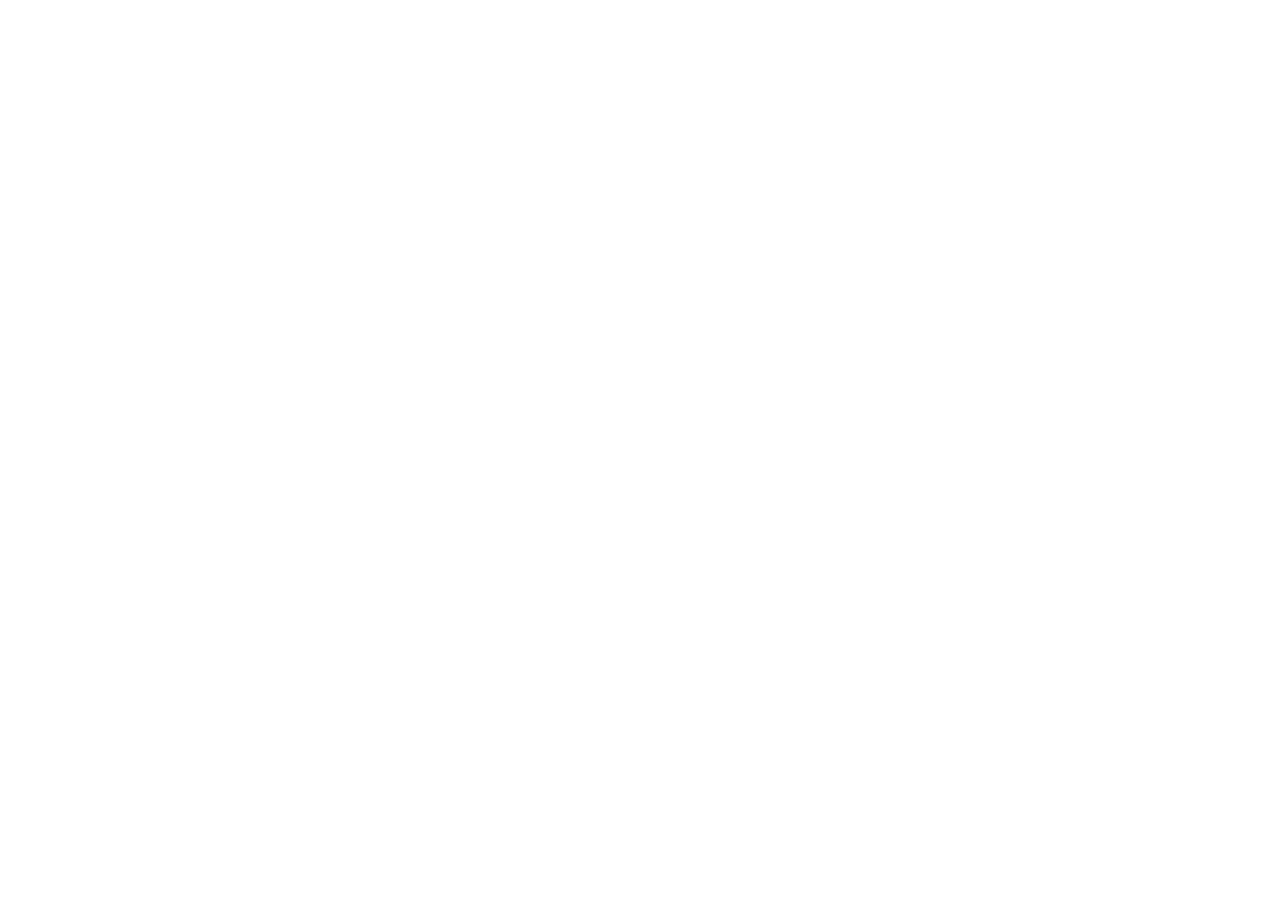
==== index.html @ d1a8009e "رفع 5 ملفات" ====
<!doctype html>
<html lang="ar" dir="rtl" data-theme="light">
<head>
<meta charset="utf-8">
<meta name="viewport" content="width=device-width,initial-scale=1,viewport-fit=cover">
<meta name="theme-color" content="#ffffff">
<script>try{document.documentElement.setAttribute("data-theme",localStorage.getItem("onyxa_theme")==="dark"?"dark":"light")}catch(e){}</script>
<title>Onyxa</title>
<link rel="icon" href="assets/logo.png">
<link rel="preconnect" href="https://fonts.googleapis.com">
<link rel="preconnect" href="https://fonts.gstatic.com" crossorigin>
<link href="https://fonts.googleapis.com/css2?family=Tajawal:wght@400;500;700;800&display=swap" rel="stylesheet">
<link rel="stylesheet" href="css/style.css">
</head>
<body>
<div id="app"></div>
<div id="modal"></div>
<div id="pv"></div>
<div id="toast"></div>
<input type="file" id="fi" multiple hidden>
<input type="file" id="fo" webkitdirectory hidden>
<input type="file" id="fz" accept=".zip,application/zip,application/x-zip-compressed" hidden>
<script src="js/app.js"></script>
</body>
</html>
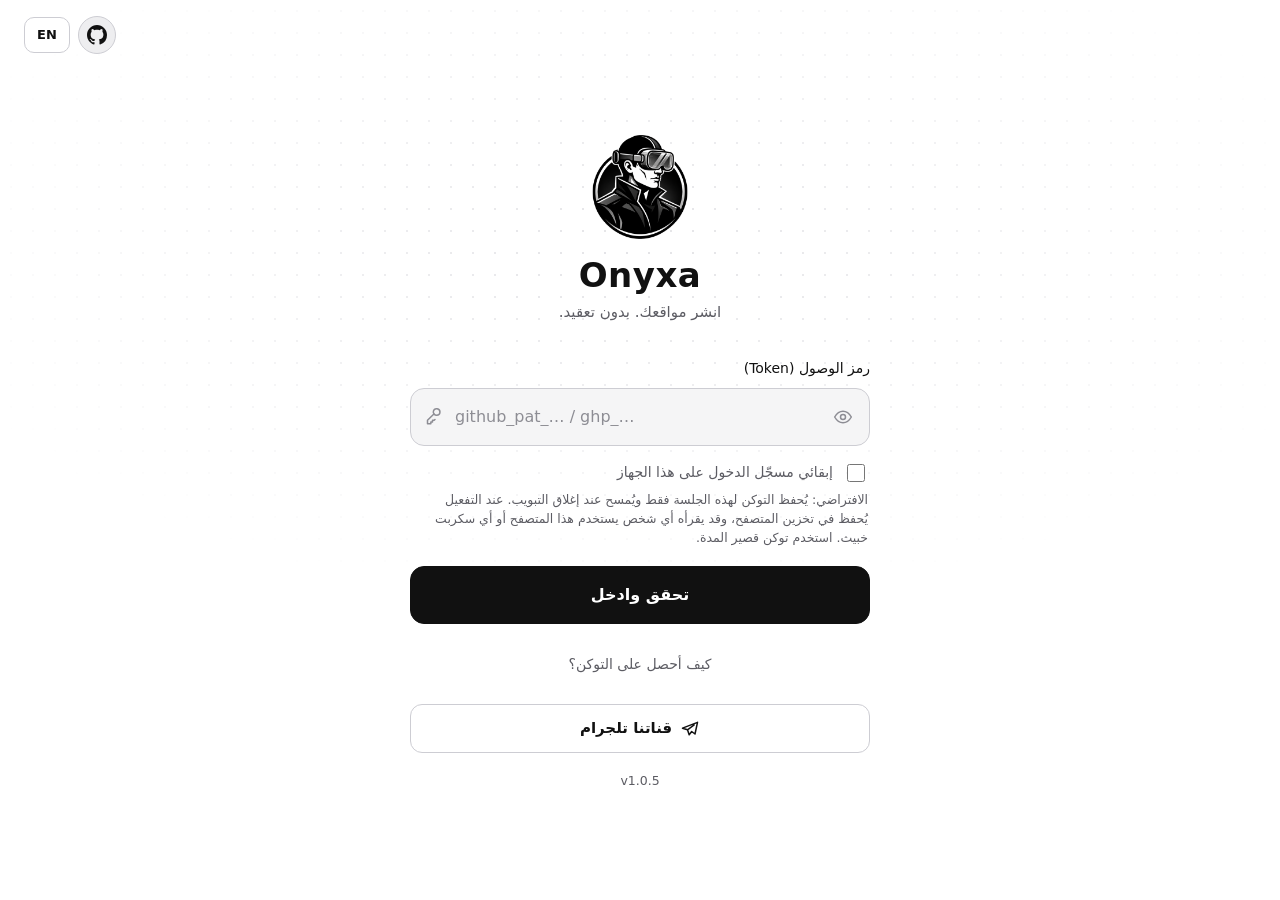
==== commit 50499c2f: "رفع 3 ملفات" ====
--- a/index.html
+++ b/index.html
@@ -4,13 +4,11 @@
 <meta charset="utf-8">
 <meta name="viewport" content="width=device-width,initial-scale=1,viewport-fit=cover">
 <meta name="theme-color" content="#ffffff">
-<script>try{document.documentElement.setAttribute("data-theme",localStorage.getItem("onyxa_theme")==="dark"?"dark":"light")}catch(e){}</script>
 <title>Onyxa</title>
-<link rel="icon" href="assets/logo.png">
 <link rel="preconnect" href="https://fonts.googleapis.com">
 <link rel="preconnect" href="https://fonts.gstatic.com" crossorigin>
 <link href="https://fonts.googleapis.com/css2?family=Tajawal:wght@400;500;700;800&display=swap" rel="stylesheet">
-<link rel="stylesheet" href="css/style.css">
+<link rel="stylesheet" href="style.css">
 </head>
 <body>
 <div id="app"></div>
@@ -20,6 +18,6 @@
 <input type="file" id="fi" multiple hidden>
 <input type="file" id="fo" webkitdirectory hidden>
 <input type="file" id="fz" accept=".zip,application/zip,application/x-zip-compressed" hidden>
-<script src="js/app.js"></script>
+<script src="app.js"></script>
 </body>
 </html>
--- a/style.css
+++ b/style.css
@@ -0,0 +1,275 @@
+:root{--bg:#fff;--s1:#f5f5f6;--card:#fff;--s3:#eeeef0;--line:#e4e4e7;--line2:#cdcdd3;--tx:#111;--mut:#5c5c63;--dim:#8d8d94;--red:#d1242f;--green:#1a7f37;--amber:#9a6700;--blue:#0969da;--r:14px;--inv-bg:#111;--inv-tx:#fff;--glass:rgba(255,255,255,.92);--spin-dk:#777;--code:#f5f5f6;
+--e-err:#82071e;--e-warn:#6b4900;--e-ok:#0f5323;--e-info:#0a3069;color-scheme:light}
+:root[data-theme="dark"]{--bg:#000;--s1:#111;--card:#181818;--s3:#202020;--line:#303030;--line2:#444;--tx:#fff;--mut:#a0a0a0;--dim:#6b6b6b;--red:#f85149;--green:#3fb950;--amber:#d29922;--blue:#58a6ff;--inv-bg:#fff;--inv-tx:#000;--glass:rgba(0,0,0,.92);--spin-dk:#bbb;--code:#000;
+--e-err:#ffb1ac;--e-warn:#ecc880;--e-ok:#9fe0aa;--e-info:#b6d6ff;color-scheme:dark}
+*{box-sizing:border-box;-webkit-tap-highlight-color:transparent}
+html{background:var(--bg)}
+body{margin:0;background:var(--bg);color:var(--tx);font-family:'Tajawal',system-ui,-apple-system,'Segoe UI',Roboto,Arial,sans-serif;font-size:15px;line-height:1.55;display:flex;justify-content:center;min-height:100vh;overflow-x:hidden}
+button,input,textarea,select{font:inherit;color:inherit}
+a{color:inherit}
+#app{width:100%;max-width:760px;min-height:100vh;display:flex;flex-direction:column;border-inline:1px solid var(--line);min-width:0}
+.top{position:sticky;top:0;z-index:5;display:flex;align-items:center;gap:10px;padding:12px 16px;background:var(--glass);backdrop-filter:blur(14px);-webkit-backdrop-filter:blur(14px);border-bottom:1px solid var(--line)}
+.top .ttl{flex:1;font-weight:700;font-size:17px;min-width:0;overflow:hidden;text-overflow:ellipsis;white-space:nowrap}
+.brand{display:flex;align-items:center;gap:10px;font-weight:800;font-size:19px;letter-spacing:.3px}
+.main{flex:1;padding:16px 16px 110px;min-width:0}
+.nav{position:sticky;bottom:0;z-index:5;display:flex;background:var(--glass);backdrop-filter:blur(14px);-webkit-backdrop-filter:blur(14px);border-top:1px solid var(--line);padding:6px 8px calc(6px + env(safe-area-inset-bottom))}
+.nav button{flex:1;background:none;border:0;display:flex;flex-direction:column;align-items:center;gap:3px;padding:8px 0;color:var(--dim);font-size:12px;font-weight:700;cursor:pointer;border-radius:12px}
+.nav button.on{color:var(--tx)}
+.nav button svg{width:22px;height:22px}
+.card{background:var(--card);border:1px solid var(--line);border-radius:var(--r);padding:16px;margin-bottom:12px}
+.h1{font-size:23px;font-weight:800;margin:0 0 4px;line-height:1.3}
+.h2{font-size:18px;font-weight:800;margin:0 0 4px;line-height:1.35}
+.sub{color:var(--mut);margin:0 0 14px;font-size:14px}
+.mt{font-size:12.5px;color:var(--mut)}
+.sec{font-weight:700;color:var(--mut);font-size:13px;margin:22px 2px 10px;display:flex;align-items:center;justify-content:space-between;gap:8px}
+.btn{display:inline-flex;align-items:center;justify-content:center;gap:8px;border:1px solid var(--line2);background:var(--card);color:var(--tx);padding:12px 16px;border-radius:12px;font-weight:700;cursor:pointer;text-decoration:none;font-size:15px;transition:.15s;min-height:44px}
+.btn:active{transform:scale(.98)}
+.btn.pri{background:var(--inv-bg);color:var(--inv-tx);border-color:var(--inv-bg)}
+.btn.red{background:var(--red);border-color:var(--red);color:#fff}
+.btn.redo{background:transparent;border-color:rgba(248,81,73,.55);color:var(--red)}
+.btn.sm{padding:7px 12px;font-size:13px;border-radius:10px;min-height:36px}
+.btn.block{width:100%}
+.btn.big{padding:16px;border-radius:14px;font-size:16px}
+.btn[disabled]{opacity:.4;pointer-events:none}
+.input{width:100%;background:var(--bg);border:1px solid var(--line2);border-radius:12px;padding:13px 14px;outline:none;font-size:16px}
+.input:focus{border-color:var(--tx)}
+.area{min-height:260px;resize:vertical;font-family:ui-monospace,Menlo,Consolas,monospace;font-size:13px;line-height:1.6;direction:ltr;text-align:left;white-space:pre;overflow:auto}
+select.input{appearance:none;-webkit-appearance:none;background-image:linear-gradient(45deg,transparent 50%,#a0a0a0 50%),linear-gradient(135deg,#a0a0a0 50%,transparent 50%);background-position:calc(100% - 20px) 55%,calc(100% - 14px) 55%;background-size:6px 6px,6px 6px;background-repeat:no-repeat}
+[dir=rtl] select.input{background-position:20px 55%,14px 55%}
+label.lb{display:block;font-size:13px;color:var(--tx);margin:14px 0 6px}
+label.chk{display:flex;align-items:flex-start;gap:10px;margin:14px 0 4px;font-size:14px;color:var(--mut);cursor:pointer}
+label.chk input{width:18px;height:18px;accent-color:var(--tx);margin-top:2px;flex:none}
+.row{display:flex;align-items:center;gap:12px}
+.wrap{flex-wrap:wrap}
+.grow{flex:1;min-width:0}
+.item{display:flex;align-items:center;gap:12px;padding:13px 14px;background:var(--card);border:1px solid var(--line);border-radius:14px;margin-bottom:8px;cursor:pointer;min-width:0}
+.item:active{background:var(--s3)}
+.item.sel{border-color:var(--tx)}
+.item.static{cursor:default}
+.item .nm{font-weight:700;overflow:hidden;text-overflow:ellipsis;white-space:nowrap}
+.ib{width:42px;height:42px;border-radius:12px;background:var(--inv-bg);color:var(--inv-tx);display:grid;place-items:center;flex:none}
+.ib2{width:38px;height:38px;border-radius:11px;background:var(--s3);border:1px solid var(--line2);display:grid;place-items:center;flex:none}
+.tag{display:inline-flex;align-items:center;gap:5px;font-size:11.5px;font-weight:700;padding:2px 9px;border-radius:999px;border:1px solid var(--line2);color:var(--mut);white-space:nowrap}
+.tag.g{color:var(--green);border-color:rgba(63,185,80,.4);background:rgba(63,185,80,.08)}
+.tag.a{color:var(--amber);border-color:rgba(210,153,34,.45);background:rgba(210,153,34,.08)}
+.tag.r{color:var(--red);border-color:rgba(248,81,73,.5);background:rgba(248,81,73,.08)}
+.alert{display:flex;gap:10px;padding:12px 14px;border-radius:12px;font-size:13.5px;margin:12px 0;border:1px solid;border-inline-start-width:3px;line-height:1.6;min-width:0}
+.alert>div{min-width:0;overflow-wrap:anywhere}
+.alert .ic{margin-top:2px}
+.alert.err{color:var(--e-err);border-color:rgba(248,81,73,.5);background:rgba(248,81,73,.08)}
+.alert.warn{color:var(--e-warn);border-color:rgba(210,153,34,.5);background:rgba(210,153,34,.08)}
+.alert.ok{color:var(--e-ok);border-color:rgba(63,185,80,.5);background:rgba(63,185,80,.08)}
+.alert.info{color:var(--e-info);border-color:rgba(88,166,255,.45);background:rgba(88,166,255,.07)}
+details{background:var(--card);border:1px solid var(--line);border-radius:14px;margin-bottom:8px}
+summary{padding:13px 14px;cursor:pointer;font-weight:700;list-style:none;display:flex;justify-content:space-between;align-items:center;gap:10px}
+summary::-webkit-details-marker{display:none}
+summary::after{content:'+';color:var(--mut);font-size:20px;line-height:1}
+details[open] summary::after{content:'\2013'}
+details .bd{padding:0 14px 14px;color:var(--mut);font-size:14px}
+details .bd ol{margin:0;padding-inline-start:20px}
+details .bd li{margin-bottom:6px}
+.tabs{display:flex;background:var(--s1);border:1px solid var(--line);border-radius:14px;padding:4px;margin-bottom:14px;gap:4px}
+.tabs button{flex:1;border:0;background:none;padding:10px;border-radius:10px;color:var(--mut);font-weight:700;cursor:pointer;min-height:40px}
+.tabs button.on{background:var(--inv-bg);color:var(--inv-tx)}
+.bar{height:6px;background:var(--s3);border-radius:9px;overflow:hidden}
+.bar i{display:block;height:100%;background:var(--tx);transition:width .2s}
+.spin{width:16px;height:16px;border:2px solid var(--line2);border-top-color:var(--tx);border-radius:50%;animation:sp .7s linear infinite;display:inline-block;flex:none}
+.spin.dk{border-color:var(--spin-dk);border-top-color:var(--inv-tx)}
+@keyframes sp{to{transform:rotate(360deg)}}
+.ltr{direction:ltr;unicode-bidi:isolate}
+[dir=rtl] .flip{transform:scaleX(-1)}
+.ic{width:20px;height:20px;flex:none}
+.avatar{width:46px;height:46px;border-radius:50%;border:1px solid var(--line2);background:var(--s3);object-fit:cover}
+.empty{text-align:center;color:var(--mut);padding:28px 10px}
+.crumbs{display:flex;flex-wrap:wrap;gap:4px;font-size:13px;color:var(--mut);margin-bottom:12px;direction:ltr}
+.crumbs a{cursor:pointer;color:var(--tx);text-decoration:none;font-weight:700}
+.opt{display:flex;gap:12px;align-items:flex-start;padding:12px 14px;border:1px solid var(--line2);border-radius:12px;margin-top:8px;cursor:pointer}
+.opt.on{border-color:var(--tx);background:var(--s3)}
+.opt .dot{width:18px;height:18px;border-radius:50%;border:2px solid var(--line2);margin-top:2px;flex:none}
+.opt.on .dot{border:5px solid var(--tx)}
+.opt b{display:block}
+#toast{position:fixed;left:50%;bottom:92px;transform:translateX(-50%);z-index:60;display:flex;flex-direction:column;gap:8px;align-items:center;pointer-events:none;width:max-content;max-width:92vw}
+.toast{background:var(--inv-bg);color:var(--inv-tx);padding:10px 16px;border-radius:12px;font-weight:700;font-size:14px;box-shadow:0 8px 30px rgba(0,0,0,.7);animation:in .2s}
+.toast.err{background:var(--red);color:#fff}
+@keyframes in{from{opacity:0;transform:translateY(8px)}}
+.modal{position:fixed;inset:0;z-index:50;background:rgba(0,0,0,.55);display:flex;align-items:flex-end;justify-content:center;padding:16px}
+.sheet{width:100%;max-width:520px;max-height:92vh;overflow:auto;background:var(--card);border:1px solid var(--line2);border-radius:20px;padding:20px}
+.sheet.dg{border-color:rgba(248,81,73,.65)}
+.dz{border:1px solid rgba(248,81,73,.4);background:rgba(248,81,73,.04);border-radius:var(--r);padding:16px;margin-top:18px}
+.dz .sec{color:var(--red);margin-top:0}
+/* gate */
+.gate{min-height:100vh;display:flex;flex-direction:column;padding:16px 24px 28px}
+.gate-top{display:flex;justify-content:flex-end}
+.gate-body{margin:auto 0;padding:12px 0;width:100%;max-width:440px;align-self:center}
+.gate-hero{text-align:center;margin-bottom:34px}
+.gate-hero h1{font-size:34px;font-weight:800;letter-spacing:.5px;margin:18px 0 6px;line-height:1.1}
+.gate-hero p{margin:0;color:var(--mut);font-size:15px}
+.gate-form label.lb{margin:0 0 8px;font-size:14px}
+.field{direction:ltr;display:flex;align-items:center;gap:6px;background:var(--s1);border:1px solid var(--line2);border-radius:14px;padding:0 6px 0 14px;transition:.15s}
+.field:focus-within{border-color:var(--tx);background:var(--bg)}
+.field .ic{color:var(--dim)}
+.field input{flex:1;min-width:0;background:none;border:0;outline:none;padding:16px 4px;font-size:16px;color:var(--tx)}
+.field input::placeholder{color:var(--dim)}
+.eye{background:none;border:0;color:var(--mut);padding:10px;border-radius:10px;cursor:pointer;display:grid;place-items:center}
+.eye:active{background:var(--s3)}
+.gate-form label.chk{margin:16px 2px 6px}
+.note{margin:0 2px 18px;line-height:1.5}
+.how{background:none;border:0;margin:20px 0 0}
+.how summary{justify-content:center;color:var(--mut);font-weight:500;font-size:14px;padding:10px}
+.how summary::after{display:none}
+.how .bd{background:var(--card);border:1px solid var(--line);border-radius:14px;padding:16px;margin-top:6px}
+/* stats */
+.stats{display:grid;grid-template-columns:1fr 1fr;gap:10px;margin-bottom:12px}
+.stat{background:var(--card);border:1px solid var(--line);border-radius:14px;padding:14px}
+.stat b{display:block;font-size:28px;font-weight:800;line-height:1.1}
+.stat span{font-size:12.5px;color:var(--mut)}
+.stat.g b{color:var(--green)}.stat.a b{color:var(--amber)}.stat.r b{color:var(--red)}
+.grid{display:grid;grid-template-columns:repeat(auto-fill,minmax(min(100%,330px),1fr));gap:12px}
+@media(min-width:680px){.stats{grid-template-columns:repeat(4,1fr)}}
+.site{background:var(--card);border:1px solid var(--line);border-radius:var(--r);padding:16px;min-width:0}
+.site .url{font-size:13px;color:var(--mut);overflow:hidden;text-overflow:ellipsis;white-space:nowrap;direction:ltr;text-align:start;display:block;text-decoration:none}
+.kv{display:grid;grid-template-columns:auto 1fr;gap:6px 14px;font-size:13px;margin:12px 0}
+.kv dt{color:var(--mut)}
+.kv dd{margin:0;min-width:0;overflow-wrap:anywhere}
+[dir=rtl] .kv dd.ltr{text-align:right}
+.btns{display:flex;flex-wrap:wrap;gap:8px}
+/* wizard */
+.steps{display:flex;gap:6px;margin-bottom:18px}
+.steps .st{flex:1;display:flex;flex-direction:column;align-items:center;gap:6px;font-size:11px;color:var(--dim);text-align:center;min-width:0}
+.steps .st i{width:28px;height:28px;border-radius:50%;border:1px solid var(--line2);display:grid;place-items:center;font-style:normal;font-weight:700;font-size:13px;background:var(--s1)}
+.steps .st i .ic{width:15px;height:15px}
+.steps .st.on{color:var(--tx)}.steps .st.on i{background:var(--inv-bg);color:var(--inv-tx);border-color:var(--inv-bg)}
+.steps .st.done{color:var(--mut)}.steps .st.done i{border-color:var(--green);color:var(--green)}
+.steps .st span{white-space:nowrap;overflow:hidden;text-overflow:ellipsis;max-width:100%}
+.foot{position:sticky;bottom:0;display:flex;gap:10px;padding:12px 0 calc(12px + env(safe-area-inset-bottom));background:linear-gradient(transparent,var(--bg) 30%);margin-top:16px}
+.dz2{border:1.5px dashed var(--line2);border-radius:var(--r);padding:22px 14px;text-align:center;color:var(--mut);margin-bottom:12px;transition:.15s}
+.dz2.over{border-color:var(--tx);background:var(--s1);color:var(--tx)}
+.dz2 .btns{justify-content:center;margin-top:12px}
+.run{display:flex;gap:12px;align-items:flex-start;padding:10px 0;border-bottom:1px solid var(--line)}
+.run:last-child{border:0}
+.run .mk{width:24px;height:24px;border-radius:50%;border:1px solid var(--line2);display:grid;place-items:center;flex:none;margin-top:1px}
+.run .mk .ic{width:14px;height:14px}
+.run.ok .mk{border-color:var(--green);color:var(--green)}
+.run.fail .mk{border-color:var(--red);color:var(--red)}
+.run.active .mk{border-color:var(--tx)}
+.run.skip{opacity:.5}
+/* preview */
+.pvbox{display:flex;justify-content:center;background:var(--s1);border:1px solid var(--line);border-radius:var(--r);padding:10px;overflow:hidden}
+.pvbox .pvin{position:relative;overflow:hidden;background:#fff;border-radius:10px}
+.pvbox .pvin{direction:ltr}
+.pvbox iframe{border:0;background:#fff;transform-origin:0 0;display:block;position:absolute;left:0;top:0}
+.pvbox.mob .pvin{border:6px solid #333;border-radius:26px}
+/* file manager */
+.fbar{display:flex;gap:8px;margin-bottom:12px}
+.fbar .input{flex:1}
+.code{background:var(--code);border:1px solid var(--line);border-radius:12px;padding:12px;direction:ltr;text-align:left;font-family:ui-monospace,Menlo,Consolas,monospace;font-size:12.5px;line-height:1.6;white-space:pre;overflow:auto;max-height:60vh}
+.imgprev{max-width:100%;max-height:60vh;display:block;margin:0 auto;border-radius:10px;background:repeating-conic-gradient(#1a1a1a 0 25%,#111 0 50%) 50%/16px 16px}
+.hist{display:flex;gap:10px;align-items:flex-start;padding:11px 0;border-bottom:1px solid var(--line);font-size:13px}
+.hist:last-child{border:0}
+
+/* ---------- responsive, hover, focus ---------- */
+:focus-visible{outline:2px solid var(--tx);outline-offset:2px;border-radius:8px}
+.field input:focus-visible,.input:focus-visible{outline:none}
+@media(hover:hover){.btn:hover{border-color:var(--tx)}.btn.pri:hover{opacity:.88}.item:hover,.hist[data-act]:hover{background:var(--s3)}.nav button:hover{color:var(--tx)}}
+.top{padding-top:calc(12px + env(safe-area-inset-top))}
+.nav-brand,.nav-tg{display:none}
+.cols{display:grid;grid-template-columns:1fr;gap:0 24px}
+.cols>div{min-width:0}
+.ver{display:flex;gap:10px;align-items:center;padding:11px 0;border-bottom:1px solid var(--line);font-size:13px}
+.ver:last-child{border:0}
+@media(min-width:700px){
+  .modal{align-items:center}
+  #app{max-width:860px}
+}
+@media(min-width:900px){
+  #app{max-width:none;border-inline:0}
+  #app.has-nav{padding-inline-start:240px}
+  .has-nav .nav{position:fixed;inset-block:0;inset-inline-start:0;width:240px;flex-direction:column;gap:4px;padding:22px 14px;border-top:0;border-inline-end:1px solid var(--line);background:var(--bg);backdrop-filter:none;-webkit-backdrop-filter:none;z-index:6}
+  .has-nav .nav button{flex:none;flex-direction:row;gap:12px;justify-content:flex-start;padding:12px 14px;font-size:15px}
+  .has-nav .nav button.on{background:var(--s3)}
+  .nav-brand{display:flex;align-items:center;gap:10px;font-weight:800;font-size:20px;padding:4px 12px 20px}
+  .nav-tg{display:inline-flex;margin-top:auto}
+  .has-nav .top .brand{visibility:hidden}
+  .main{width:100%;max-width:1040px;margin-inline:auto;padding:24px 32px 60px}
+  #app:not(.has-nav) .main{max-width:820px}
+  .cols{grid-template-columns:1fr 1fr}
+  .gate-body{max-width:460px}
+  .top{padding-inline:32px}
+}
+@media(min-width:1500px){.has-nav .main{max-width:1200px}}
+
+/* accounts */
+.accbtn{width:38px;height:38px;border-radius:50%;border:1px solid var(--line2);background:var(--s3);padding:0;display:grid;place-items:center;cursor:pointer;flex:none;overflow:hidden;color:var(--tx)}
+.accbtn img{width:100%;height:100%;object-fit:cover;display:block}
+.accbtn:focus-visible{outline:2px solid var(--tx);outline-offset:2px}
+.avatar.sm{width:38px;height:38px;flex:none}
+.item.acc.cur{border-color:var(--tx)}
+.gate-top{display:flex;justify-content:space-between;align-items:center}
+
+.sw{width:34px;height:34px;border-radius:50%;border:2px solid var(--line2);cursor:pointer;display:grid;place-items:center;background:var(--s3);color:var(--mut);padding:0}
+.sw.on{outline:2px solid var(--tx);outline-offset:2px}
+.swrow{display:flex;gap:10px;flex-wrap:wrap;margin-top:8px}
+.item.acc .btn.sm{padding:6px 9px;flex:none}
+
+/* ===== polish: motion, skeletons, depth ===== */
+:root{--sh:0 1px 2px rgba(0,0,0,.04),0 4px 14px rgba(0,0,0,.04);--sh2:0 2px 4px rgba(0,0,0,.05),0 10px 28px rgba(0,0,0,.09);--ease:cubic-bezier(.22,.8,.3,1)}
+:root[data-theme="dark"]{--sh:0 1px 0 rgba(255,255,255,.03) inset;--sh2:0 8px 28px rgba(0,0,0,.55)}
+.card,.stat,.site,.item{box-shadow:var(--sh)}
+.btn,.item,.stat,.site,.nav button{transition:background-color .18s,border-color .18s,transform .18s var(--ease),box-shadow .18s,opacity .18s,color .18s}
+.item:active{transform:scale(.99)}
+@media(hover:hover){.item:hover,.site:hover{box-shadow:var(--sh2)}.item:hover{transform:translateY(-1px)}.item:active{transform:scale(.99)}}
+.btn:focus-visible,.item:focus-visible,.nav button:focus-visible{outline:2px solid var(--tx);outline-offset:2px}
+html.tr *,html.tr *::before,html.tr *::after{transition:background-color .3s,color .3s,border-color .3s,box-shadow .3s!important}
+/* page enter */
+@keyframes rise{from{opacity:0;transform:translateY(12px)}to{opacity:1;transform:none}}
+@keyframes fade{from{opacity:0}to{opacity:1}}
+@keyframes sheetUp{from{opacity:0;transform:translateY(26px) scale(.98)}to{opacity:1;transform:none}}
+.enter .main>*,.enter .gate-body>*{animation:rise .42s var(--ease) both}
+.enter .main>*:nth-child(2),.enter .gate-body>*:nth-child(2){animation-delay:.05s}
+.enter .main>*:nth-child(3),.enter .gate-body>*:nth-child(3){animation-delay:.1s}
+.enter .main>*:nth-child(4),.enter .gate-body>*:nth-child(4){animation-delay:.15s}
+.enter .main>*:nth-child(5){animation-delay:.2s}
+.enter .main>*:nth-child(n+6){animation-delay:.25s}
+.enter .stats .stat{animation:rise .45s var(--ease) both}
+.enter .stats .stat:nth-child(2){animation-delay:.06s}.enter .stats .stat:nth-child(3){animation-delay:.12s}.enter .stats .stat:nth-child(4){animation-delay:.18s}
+.modal.fresh{animation:fade .18s ease both}
+.modal.fresh .sheet{animation:sheetUp .3s var(--ease) both}
+.toast{animation:rise .25s var(--ease) both}
+/* skeletons */
+@keyframes shimmer{to{background-position:-200% 0}}
+.sk{display:block;height:12px;border-radius:7px;background:linear-gradient(90deg,var(--s3) 25%,var(--line) 50%,var(--s3) 75%);background-size:200% 100%;animation:shimmer 1.3s linear infinite;margin:8px 0}
+.sk.sk-n{display:inline-block;width:34px;height:24px;margin:2px 0;vertical-align:middle}
+.sk-box{padding:6px 0 2px}
+@keyframes pulse{0%,100%{transform:scale(1);opacity:1}50%{transform:scale(.94);opacity:.8}}
+.pulse{display:inline-block;animation:pulse 1.8s ease-in-out infinite}
+/* login screen */
+.gate{position:relative;overflow:hidden}
+.gate::before{content:'';position:absolute;inset:0;background-image:radial-gradient(var(--line2) 1px,transparent 1.2px);background-size:22px 22px;-webkit-mask-image:radial-gradient(ellipse 80% 55% at 50% 28%,#000 0,transparent 72%);mask-image:radial-gradient(ellipse 80% 55% at 50% 28%,#000 0,transparent 72%);opacity:.55;pointer-events:none}
+.gate>*{position:relative}
+@keyframes floaty{0%,100%{transform:translateY(0)}50%{transform:translateY(-6px)}}
+.gate-hero>svg,.gate-hero>img,.gate-hero>.logo{animation:floaty 6s ease-in-out infinite}
+
+/* nav active indicator (bottom bar) */
+.nav button{position:relative}
+.nav button.on::after{content:'';position:absolute;top:0;left:50%;width:22px;height:3px;border-radius:0 0 3px 3px;background:var(--tx);transform:translateX(-50%)}
+@media(min-width:900px){.nav button.on::after{display:none}}
+/* stats & empty */
+.stat{position:relative;overflow:hidden}
+.stat b{font-variant-numeric:tabular-nums;letter-spacing:-.5px}
+.stat::before{content:'';position:absolute;inset-inline-end:-14px;top:-14px;width:46px;height:46px;border-radius:50%;background:var(--s3);opacity:.7}
+.stat.g::before{background:rgba(63,185,80,.14)}.stat.a::before{background:rgba(210,153,34,.14)}.stat.r::before{background:rgba(248,81,73,.14)}
+.ib2.big{width:54px;height:54px;border-radius:16px;margin:0 auto 12px}
+.ib2.big svg{width:24px;height:24px}
+/* deploy success mark */
+.okmark{width:64px;height:64px;margin:6px auto 14px}
+.okmark svg{width:100%;height:100%;fill:none;stroke:var(--green);stroke-width:3;stroke-linecap:round;stroke-linejoin:round}
+.okmark circle{stroke-dasharray:145;stroke-dashoffset:145;animation:draw .6s var(--ease) forwards}
+.okmark path{stroke-dasharray:40;stroke-dashoffset:40;animation:draw .4s .45s var(--ease) forwards}
+@keyframes draw{to{stroke-dashoffset:0}}
+@media(prefers-reduced-motion:reduce){*,*::before,*::after{animation-duration:.01ms!important;animation-iteration-count:1!important;transition-duration:.01ms!important}.okmark circle,.okmark path{stroke-dashoffset:0}.sk{animation:none}}
+.stat>*{position:relative}
+
+.ghbtn{width:38px;height:38px;border-radius:50%;border:1px solid var(--line2);background:var(--s3);display:grid;place-items:center;color:var(--tx);flex:none;text-decoration:none;transition:transform .18s,border-color .18s}
+@media(hover:hover){.ghbtn:hover{border-color:var(--tx);transform:translateY(-1px)}}
+.ghbtn:focus-visible{outline:2px solid var(--tx);outline-offset:2px}
+
